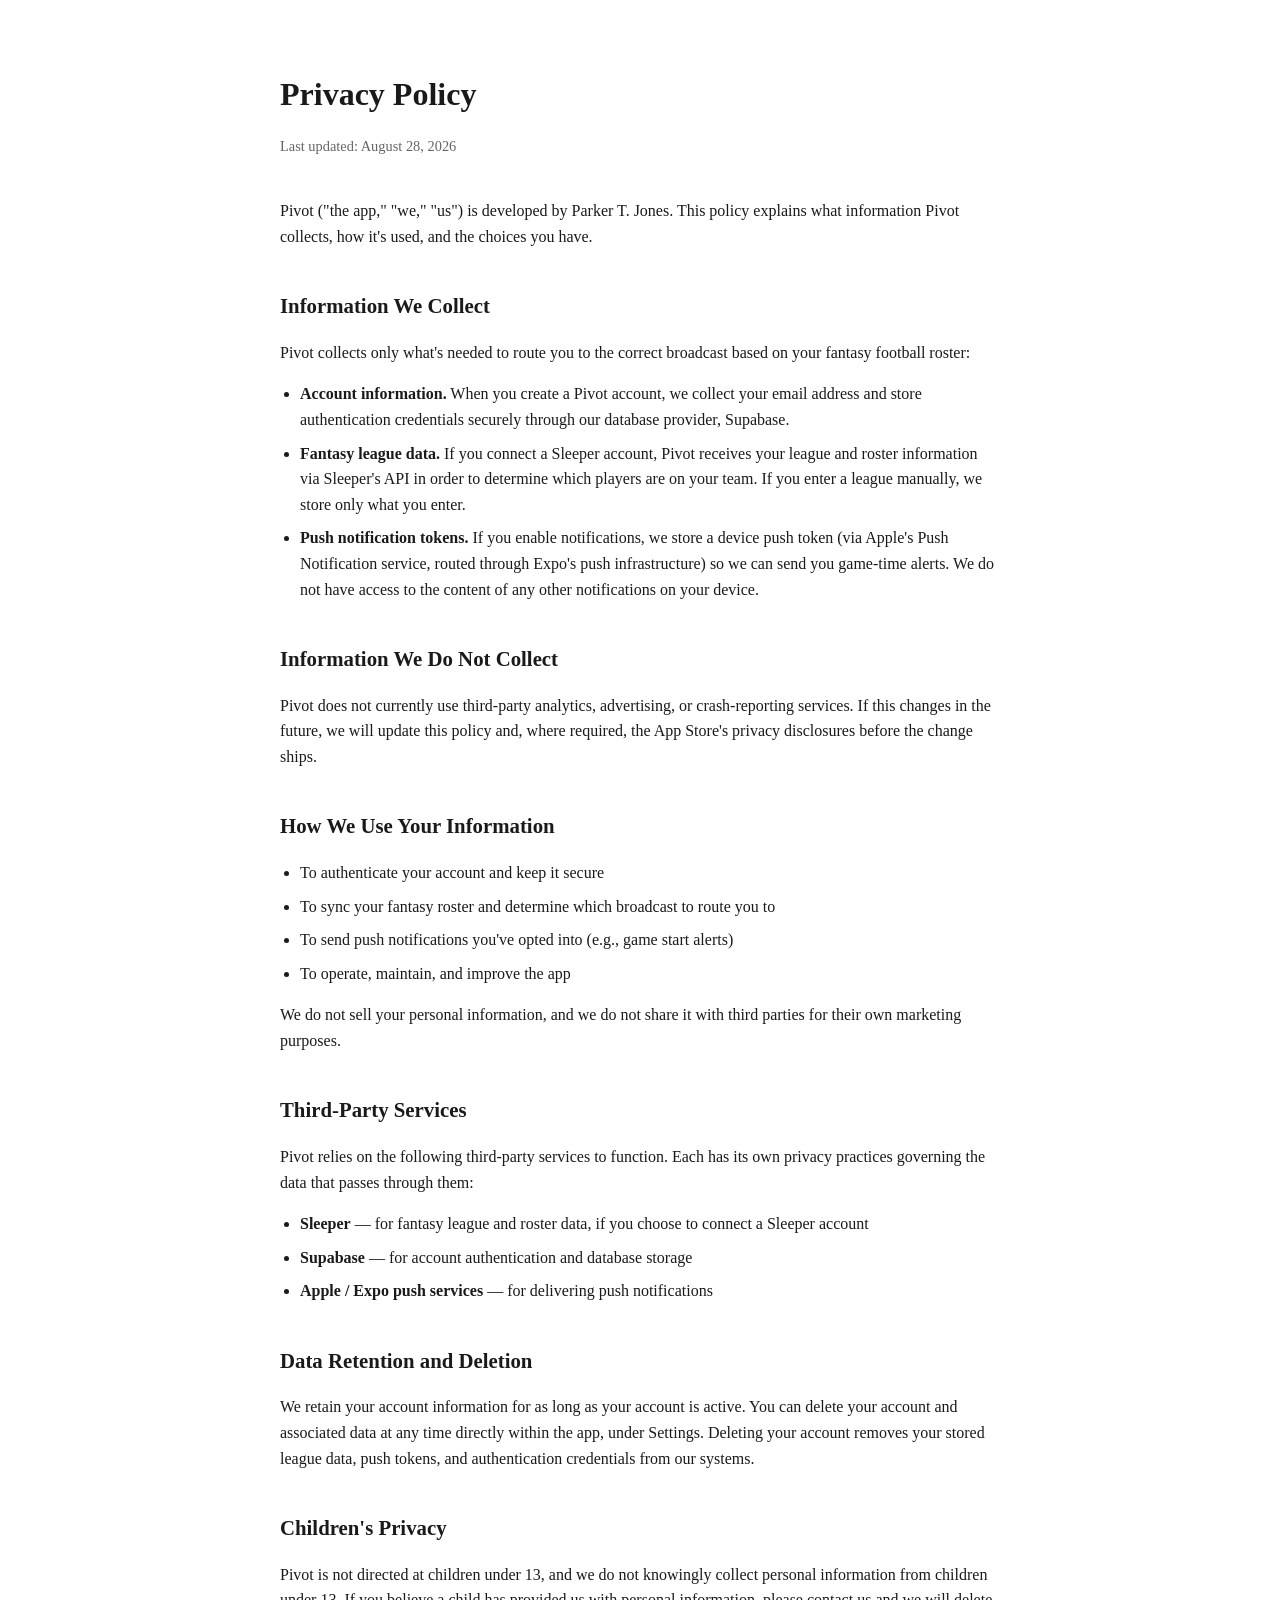
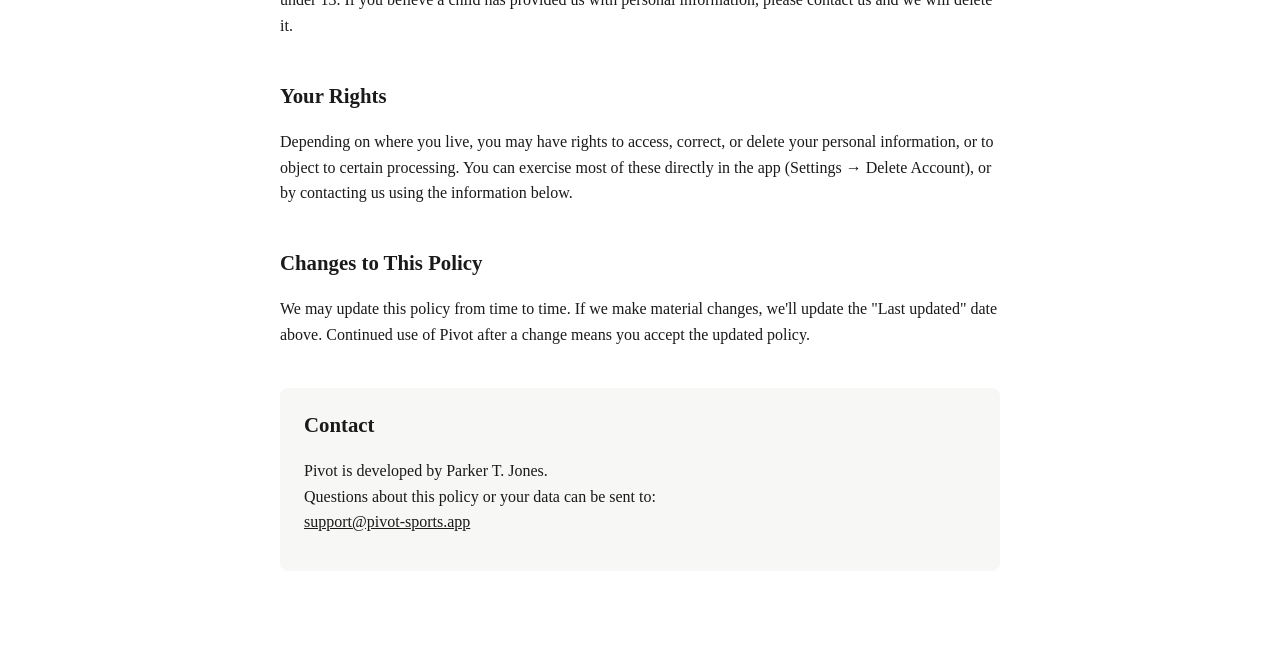
==== privacy.html @ 31474646 "Add privacy policy and support pages; drop the placeholder homepage. Serve legal and support content" ====
<!DOCTYPE html>
<html lang="en">
<head>
<meta charset="UTF-8">
<meta name="viewport" content="width=device-width, initial-scale=1.0">
<title>Privacy Policy — Pivot</title>
<style>
  body {
    font-family: Georgia, 'Times New Roman', serif;
    max-width: 720px;
    margin: 0 auto;
    padding: 48px 24px 96px;
    line-height: 1.6;
    color: #1a1a1a;
  }
  h1 { font-size: 2rem; margin-bottom: 0.25rem; }
  .updated { color: #666; font-size: 0.9rem; margin-bottom: 2.5rem; }
  h2 { font-size: 1.3rem; margin-top: 2.5rem; }
  ul { padding-left: 1.25rem; }
  li { margin-bottom: 0.5rem; }
  a { color: #1a1a1a; }
  .contact { background: #f7f7f5; padding: 20px 24px; border-radius: 8px; margin-top: 2.5rem; }
</style>
</head>
<body>

<h1>Privacy Policy</h1>
<p class="updated">Last updated: August 28, 2026</p>

<p>Pivot ("the app," "we," "us") is developed by Parker T. Jones. This policy explains
what information Pivot collects, how it's used, and the choices you have.</p>

<h2>Information We Collect</h2>
<p>Pivot collects only what's needed to route you to the correct broadcast based on
your fantasy football roster:</p>
<ul>
  <li><strong>Account information.</strong> When you create a Pivot account, we
  collect your email address and store authentication credentials securely
  through our database provider, Supabase.</li>
  <li><strong>Fantasy league data.</strong> If you connect a Sleeper account,
  Pivot receives your league and roster information via Sleeper's API in order
  to determine which players are on your team. If you enter a league manually,
  we store only what you enter.</li>
  <li><strong>Push notification tokens.</strong> If you enable notifications,
  we store a device push token (via Apple's Push Notification service, routed
  through Expo's push infrastructure) so we can send you game-time alerts.
  We do not have access to the content of any other notifications on your
  device.</li>
</ul>

<h2>Information We Do Not Collect</h2>
<p>Pivot does not currently use third-party analytics, advertising, or
crash-reporting services. If this changes in the future, we will update this
policy and, where required, the App Store's privacy disclosures before the
change ships.</p>

<h2>How We Use Your Information</h2>
<ul>
  <li>To authenticate your account and keep it secure</li>
  <li>To sync your fantasy roster and determine which broadcast to route you to</li>
  <li>To send push notifications you've opted into (e.g., game start alerts)</li>
  <li>To operate, maintain, and improve the app</li>
</ul>
<p>We do not sell your personal information, and we do not share it with
third parties for their own marketing purposes.</p>

<h2>Third-Party Services</h2>
<p>Pivot relies on the following third-party services to function. Each has
its own privacy practices governing the data that passes through them:</p>
<ul>
  <li><strong>Sleeper</strong> — for fantasy league and roster data, if you
  choose to connect a Sleeper account</li>
  <li><strong>Supabase</strong> — for account authentication and database
  storage</li>
  <li><strong>Apple / Expo push services</strong> — for delivering push
  notifications</li>
</ul>

<h2>Data Retention and Deletion</h2>
<p>We retain your account information for as long as your account is active.
You can delete your account and associated data at any time directly within
the app, under Settings. Deleting your account removes your stored league
data, push tokens, and authentication credentials from our systems.</p>

<h2>Children's Privacy</h2>
<p>Pivot is not directed at children under 13, and we do not knowingly
collect personal information from children under 13. If you believe a child
has provided us with personal information, please contact us and we will
delete it.</p>

<h2>Your Rights</h2>
<p>Depending on where you live, you may have rights to access, correct, or
delete your personal information, or to object to certain processing. You
can exercise most of these directly in the app (Settings → Delete Account),
or by contacting us using the information below.</p>

<h2>Changes to This Policy</h2>
<p>We may update this policy from time to time. If we make material changes,
we'll update the "Last updated" date above. Continued use of Pivot after a
change means you accept the updated policy.</p>

<div class="contact">
  <h2 style="margin-top:0;">Contact</h2>
  <p>Pivot is developed by Parker T. Jones.<br>
  Questions about this policy or your data can be sent to:<br>
  <a href="mailto:support@pivot-sports.app">support@pivot-sports.app</a></p>
</div>

</body>
</html>
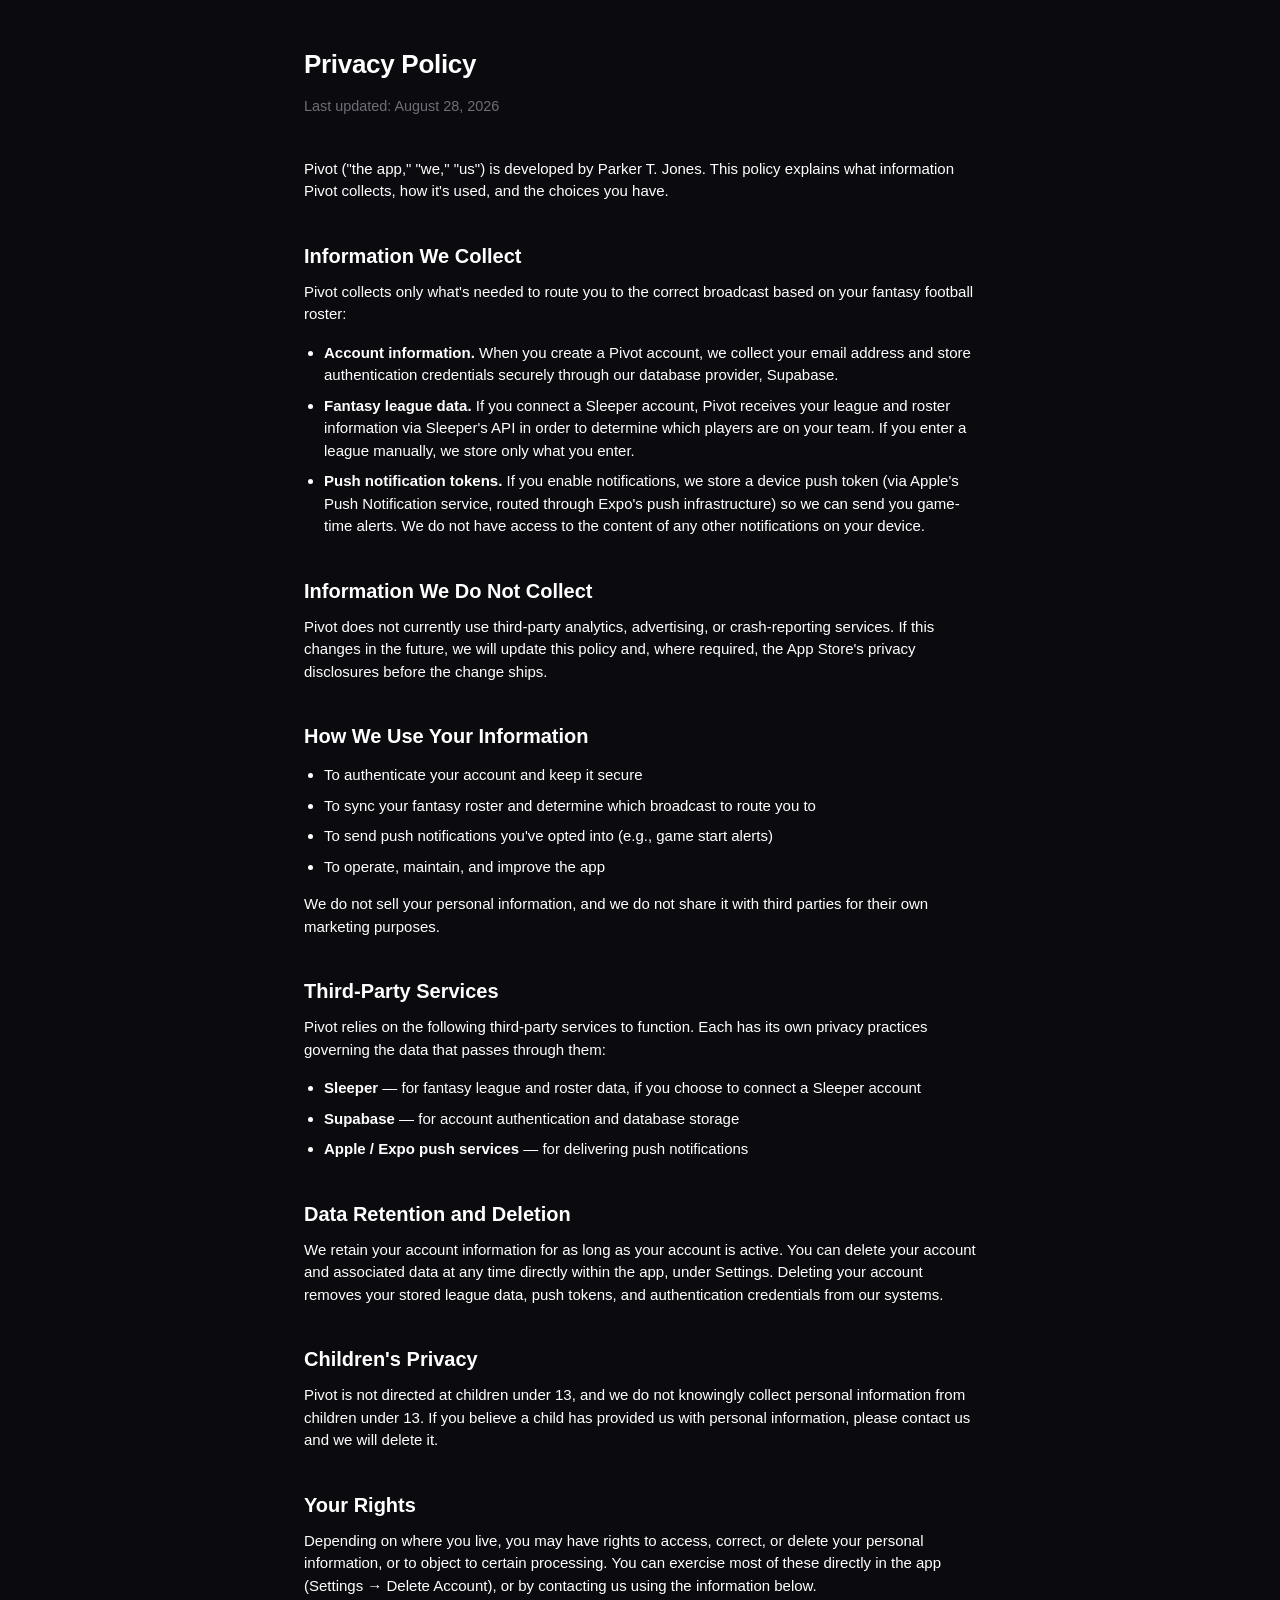
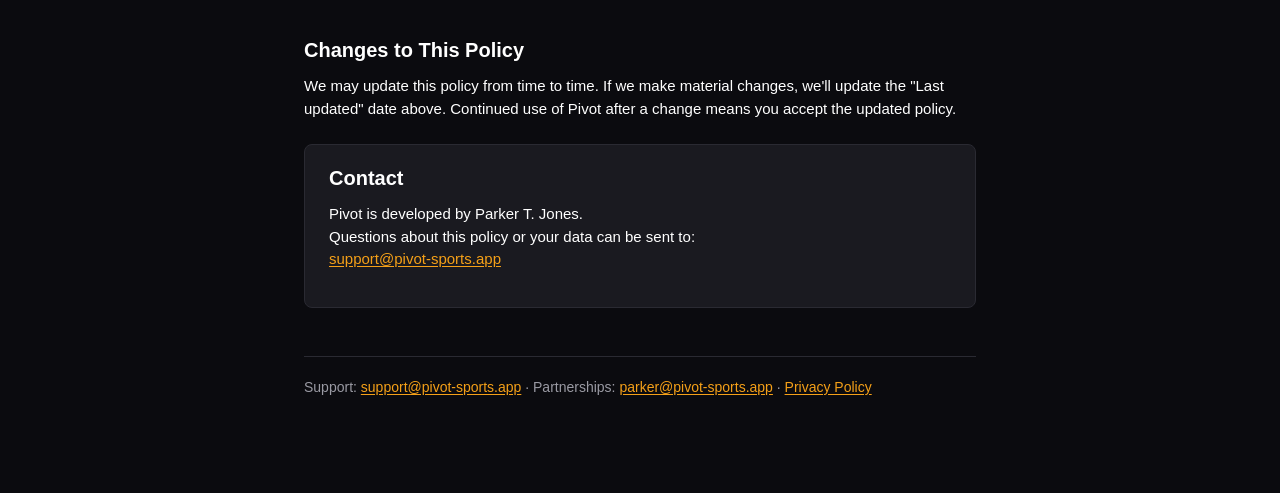
==== commit 47fe1632: "Give the homepage a partner-facing pitch and shared amber-on-black styling. Co-authored-by: Cursor <" ====
--- a/privacy.html
+++ b/privacy.html
@@ -4,23 +4,10 @@
 <meta charset="UTF-8">
 <meta name="viewport" content="width=device-width, initial-scale=1.0">
 <title>Privacy Policy — Pivot</title>
-<style>
-  body {
-    font-family: Georgia, 'Times New Roman', serif;
-    max-width: 720px;
-    margin: 0 auto;
-    padding: 48px 24px 96px;
-    line-height: 1.6;
-    color: #1a1a1a;
-  }
-  h1 { font-size: 2rem; margin-bottom: 0.25rem; }
-  .updated { color: #666; font-size: 0.9rem; margin-bottom: 2.5rem; }
-  h2 { font-size: 1.3rem; margin-top: 2.5rem; }
-  ul { padding-left: 1.25rem; }
-  li { margin-bottom: 0.5rem; }
-  a { color: #1a1a1a; }
-  .contact { background: #f7f7f5; padding: 20px 24px; border-radius: 8px; margin-top: 2.5rem; }
-</style>
+<meta name="description" content="Routes you to the right NFL broadcast based on what you have riding on each game: your fantasy roster, your bets, your picks.">
+<meta property="og:title" content="Privacy Policy — Pivot">
+<meta property="og:description" content="Routes you to the right NFL broadcast based on what you have riding on each game: your fantasy roster, your bets, your picks.">
+<link rel="stylesheet" href="/styles.css">
 </head>
 <body>
 
@@ -106,5 +93,9 @@
   <a href="mailto:support@pivot-sports.app">support@pivot-sports.app</a></p>
 </div>
 
+<footer>
+  <p>Support: <a href="mailto:support@pivot-sports.app">support@pivot-sports.app</a> · Partnerships: <a href="mailto:parker@pivot-sports.app">parker@pivot-sports.app</a> · <a href="/privacy.html">Privacy Policy</a></p>
+</footer>
+
 </body>
-</html>+</html>
--- a/styles.css
+++ b/styles.css
@@ -0,0 +1,207 @@
+/*
+ * Color, spacing, and radius values copied from the Pivot app theme
+ * (app/lib/theme.ts). Do not introduce colors that are not in that file.
+ */
+:root {
+  --color-background: #0B0B0F;
+  --color-surface: #1A1A20;
+  --color-surface-raised: #22222A;
+  --color-border: #2A2A32;
+  --color-text-primary: #FFFFFF;
+  --color-text-secondary: #9A9AA3;
+  --color-text-tertiary: #6E6E78;
+  --color-accent: #F5A018;
+  --color-accent-pressed: #D68C10;
+  --color-accent-muted: rgba(245, 160, 24, 0.18);
+  --color-on-accent: #412402;
+  --color-accent-border: rgba(245, 160, 24, 0.25);
+  --color-brass: #A07C38;
+  --color-well: #070709;
+  --color-well-border: #1E1E25;
+  --space-sm: 8px;
+  --space-md: 12px;
+  --space-lg: 16px;
+  --space-lg2: 20px;
+  --space-xl: 24px;
+  --space-xxl: 32px;
+  --space-xxxl: 40px;
+  --space-huge: 48px;
+  --radius-sm: 8px;
+  --radius-md: 12px;
+  --radius-control: 10px;
+  --radius-lg: 16px;
+  --radius-pill: 999px;
+}
+
+*,
+*::before,
+*::after {
+  box-sizing: border-box;
+}
+
+html {
+  background: var(--color-background);
+  color-scheme: dark;
+}
+
+body {
+  margin: 0 auto;
+  max-width: 720px;
+  padding: var(--space-huge) var(--space-xl) 96px;
+  background: var(--color-background);
+  color: var(--color-text-primary);
+  font-family: -apple-system, BlinkMacSystemFont, "Segoe UI", Roboto, Helvetica, Arial, sans-serif;
+  font-size: 15px;
+  line-height: 1.5;
+  overflow-wrap: break-word;
+}
+
+h1 {
+  margin: 0 0 var(--space-lg);
+  font-size: 26px;
+  font-weight: 700;
+  letter-spacing: -0.3px;
+  line-height: 32px;
+}
+
+h2 {
+  margin: 2.5rem 0 0.75rem;
+  font-size: 20px;
+  font-weight: 600;
+  line-height: 26px;
+}
+
+p {
+  margin: 0 0 1rem;
+}
+
+a {
+  color: var(--color-accent);
+  text-underline-offset: 2px;
+}
+
+a:hover,
+a:focus-visible {
+  color: var(--color-accent-pressed);
+}
+
+ul {
+  padding-left: 1.25rem;
+}
+
+li {
+  margin-bottom: 0.5rem;
+}
+
+.hero h1 {
+  margin-bottom: var(--space-md);
+  font-size: clamp(2rem, 8vw, 2.5rem);
+  line-height: 1.1;
+}
+
+.tagline {
+  margin-bottom: var(--space-xl);
+  color: var(--color-text-secondary);
+  font-size: 17px;
+  line-height: 1.5;
+}
+
+.cta {
+  display: inline-block;
+  padding: var(--space-md) var(--space-lg2);
+  border-radius: var(--radius-control);
+  background: var(--color-accent);
+  color: var(--color-on-accent);
+  font-size: 16px;
+  font-weight: 600;
+  line-height: 22px;
+  text-decoration: none;
+}
+
+.cta:hover,
+.cta:focus-visible {
+  background: var(--color-accent-pressed);
+  color: var(--color-on-accent);
+}
+
+.steps {
+  display: grid;
+  gap: var(--space-md);
+  margin: var(--space-lg) 0 0;
+  padding: 0;
+  list-style: none;
+  counter-reset: step;
+}
+
+.steps li {
+  position: relative;
+  margin: 0;
+  padding: var(--space-lg) var(--space-lg) var(--space-lg) 52px;
+  border: 1px solid var(--color-border);
+  border-radius: var(--radius-md);
+  background: var(--color-surface);
+}
+
+.steps li::before {
+  content: counter(step);
+  position: absolute;
+  left: var(--space-lg);
+  top: var(--space-lg);
+  width: 24px;
+  height: 24px;
+  border-radius: var(--radius-pill);
+  background: var(--color-accent-muted);
+  color: var(--color-accent);
+  font-size: 13px;
+  font-weight: 700;
+  line-height: 24px;
+  text-align: center;
+  counter-increment: step;
+}
+
+.screenshots {
+  display: grid;
+  grid-template-columns: repeat(3, minmax(0, 1fr));
+  gap: var(--space-md);
+  margin-top: var(--space-xxxl);
+}
+
+.screenshots img {
+  display: block;
+  width: 100%;
+  height: auto;
+  border: 1px solid var(--color-border);
+  border-radius: var(--radius-lg);
+  background: var(--color-well);
+}
+
+.updated {
+  margin-bottom: 2.5rem;
+  color: var(--color-text-tertiary);
+  font-size: 0.9rem;
+}
+
+.contact {
+  margin-top: 1.5rem;
+  padding: var(--space-lg2) var(--space-xl);
+  border: 1px solid var(--color-border);
+  border-radius: var(--radius-sm);
+  background: var(--color-surface);
+}
+
+.contact h2 {
+  margin-top: 0;
+}
+
+footer {
+  margin-top: var(--space-huge);
+  padding-top: var(--space-lg2);
+  border-top: 1px solid var(--color-border);
+  color: var(--color-text-secondary);
+  font-size: 14px;
+  line-height: 20px;
+}
+
+footer p {
+  margin: 0;
+}
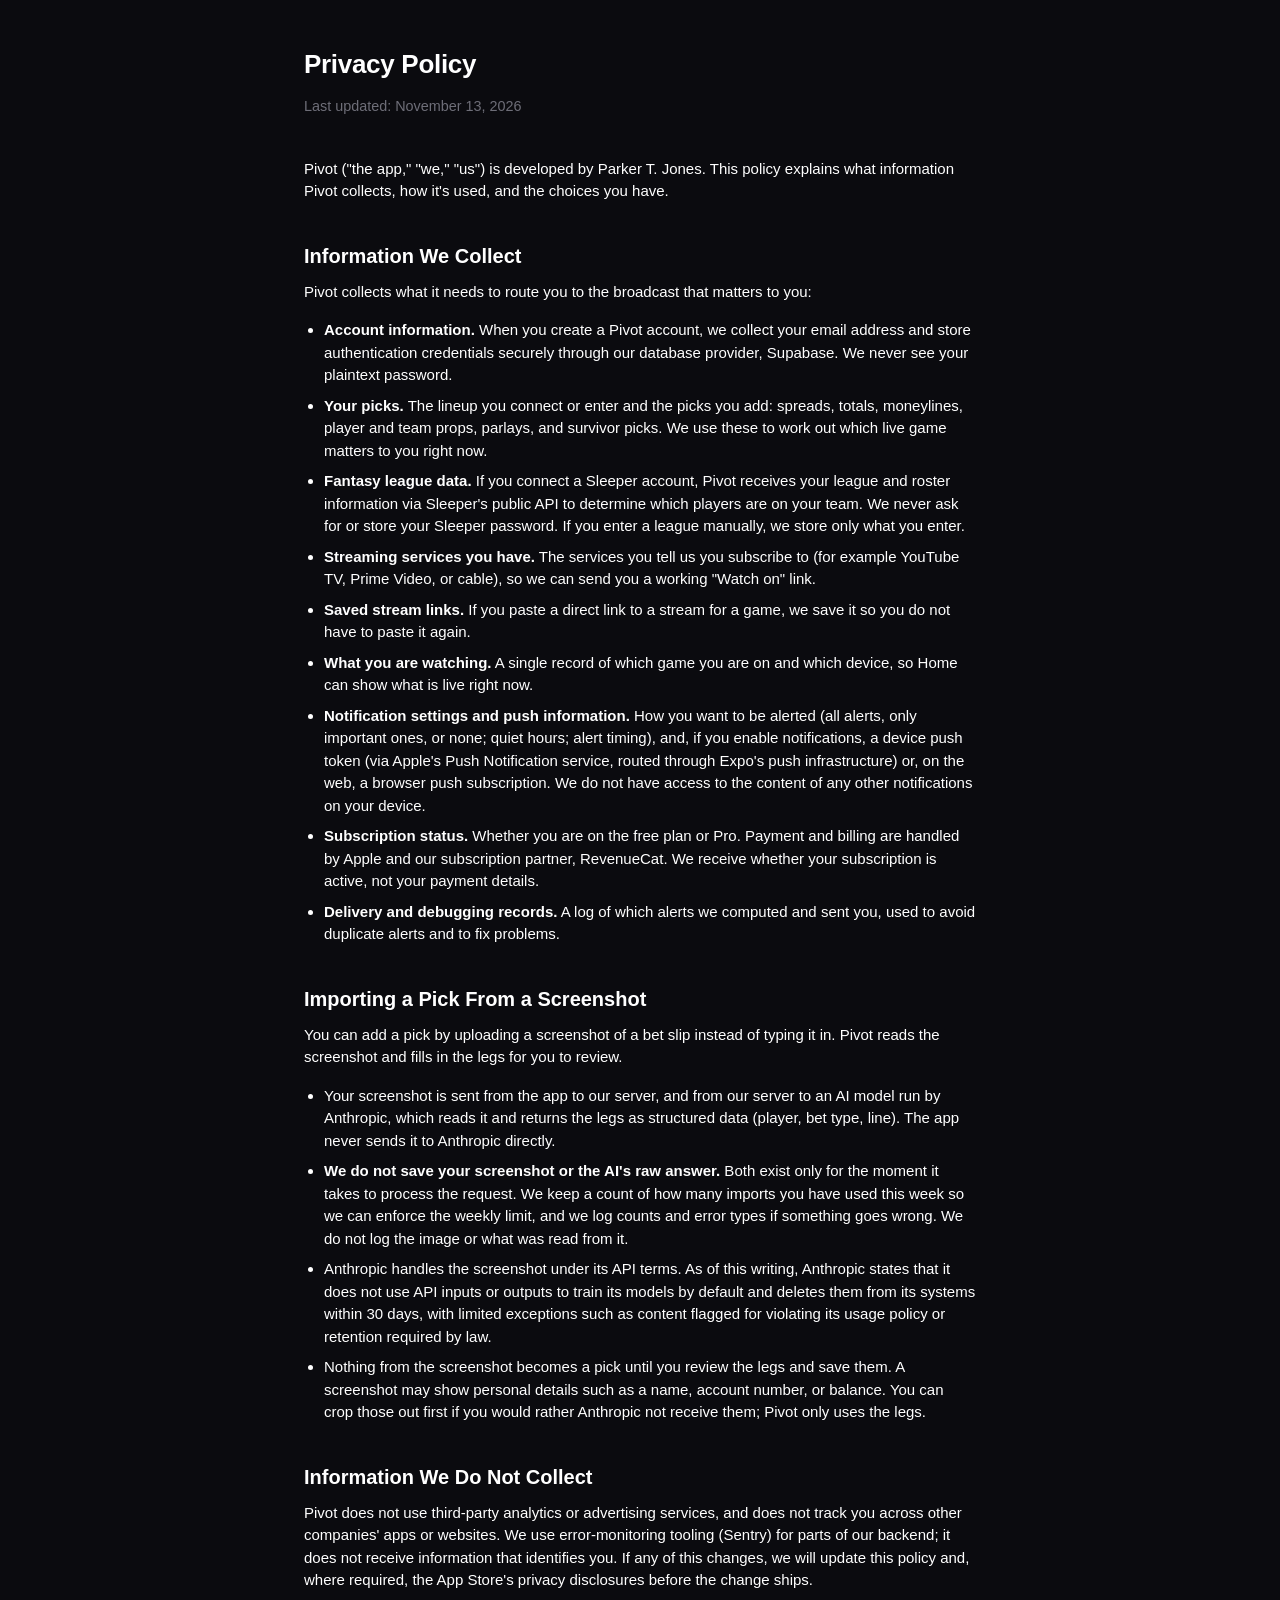
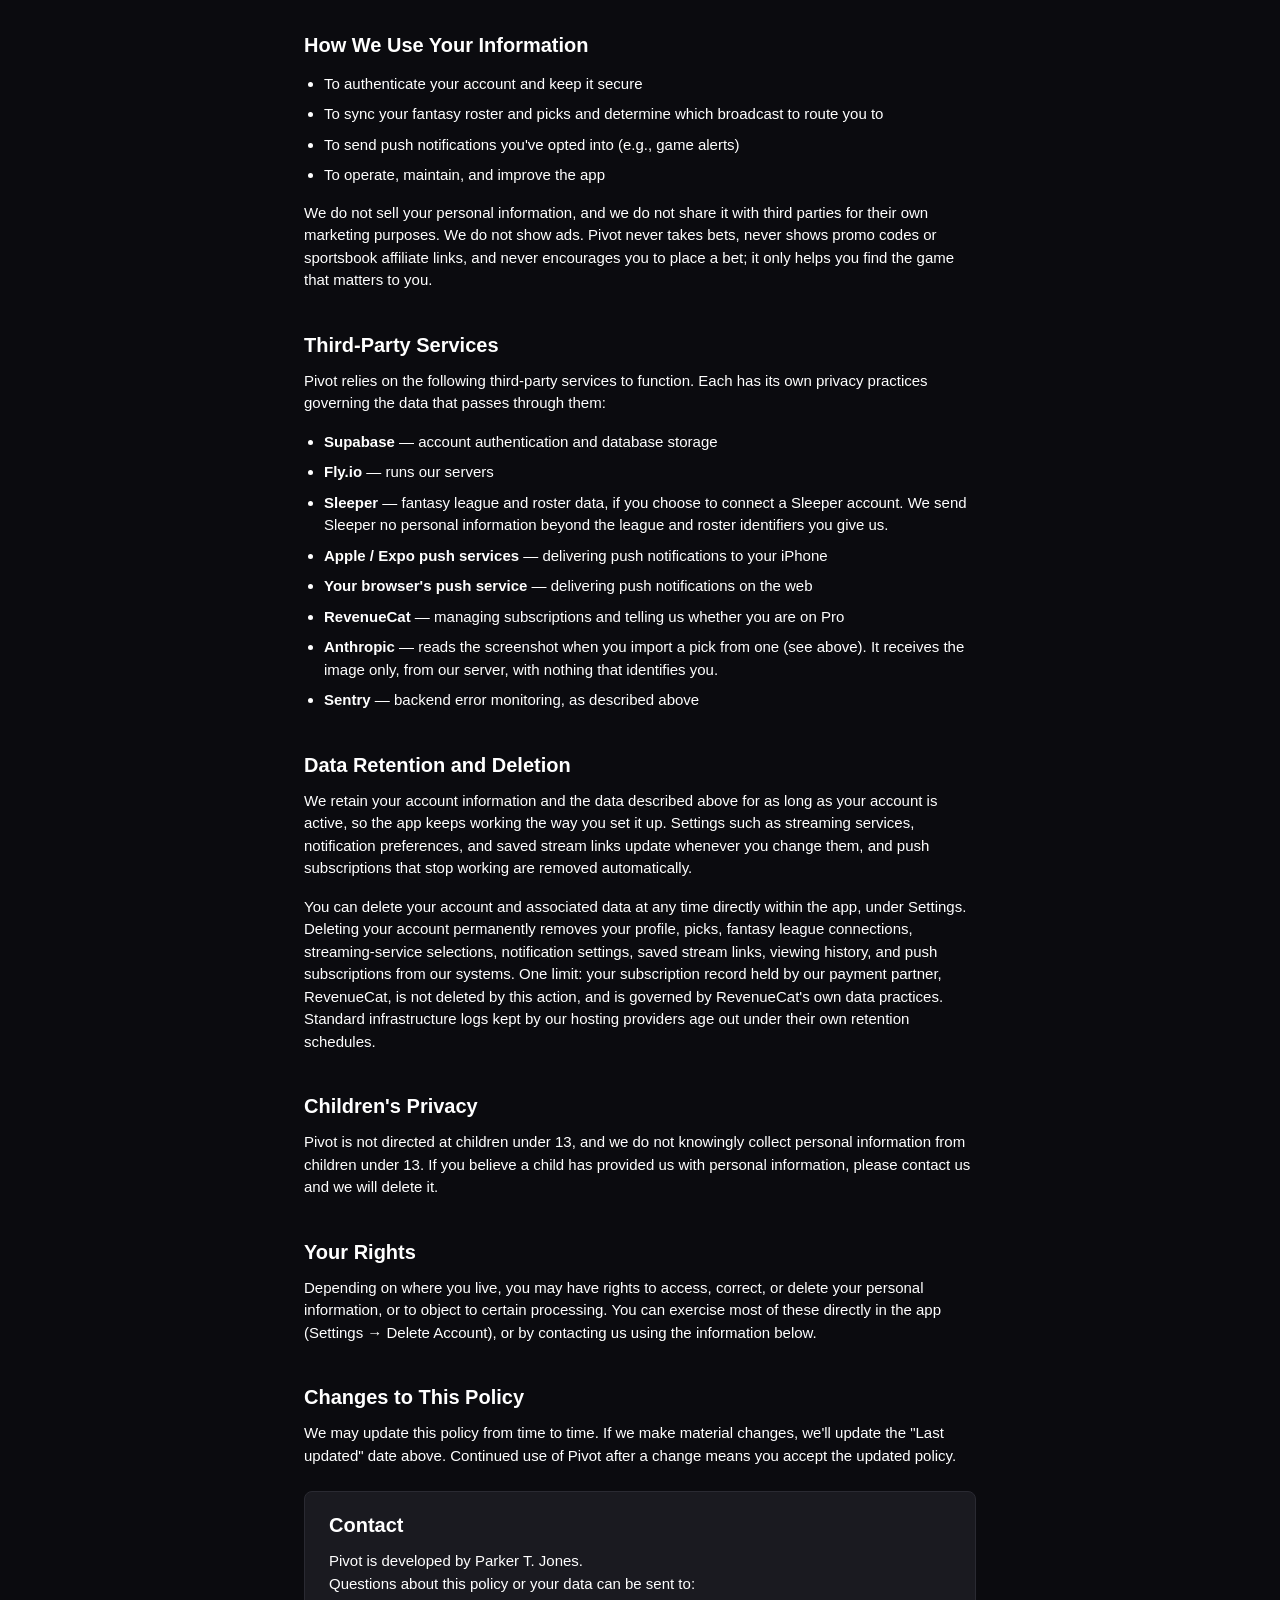
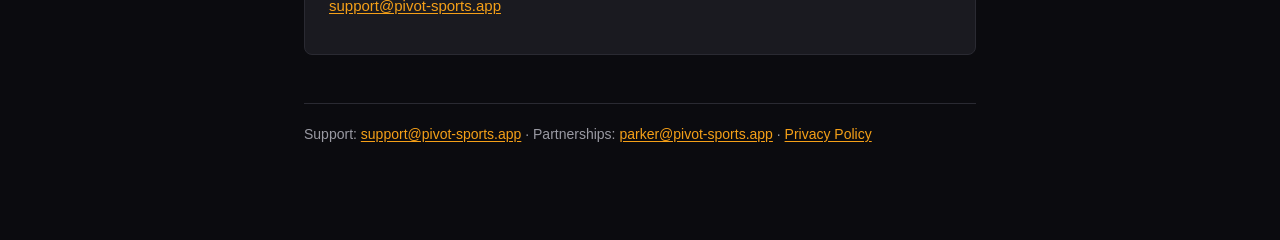
==== commit 718f3e20: "Update the privacy policy for screenshot import and the data Pivot collects today. Co-Authored-By: C" ====
--- a/privacy.html
+++ b/privacy.html
@@ -12,62 +12,129 @@
 <body>
 
 <h1>Privacy Policy</h1>
-<p class="updated">Last updated: August 28, 2026</p>
+<p class="updated">Last updated: November 13, 2026</p>
 
 <p>Pivot ("the app," "we," "us") is developed by Parker T. Jones. This policy explains
 what information Pivot collects, how it's used, and the choices you have.</p>
 
 <h2>Information We Collect</h2>
-<p>Pivot collects only what's needed to route you to the correct broadcast based on
-your fantasy football roster:</p>
+<p>Pivot collects what it needs to route you to the broadcast that matters to you:</p>
 <ul>
   <li><strong>Account information.</strong> When you create a Pivot account, we
   collect your email address and store authentication credentials securely
-  through our database provider, Supabase.</li>
+  through our database provider, Supabase. We never see your plaintext
+  password.</li>
+  <li><strong>Your picks.</strong> The lineup you connect or enter and the picks
+  you add: spreads, totals, moneylines, player and team props, parlays, and
+  survivor picks. We use these to work out which live game matters to you right
+  now.</li>
   <li><strong>Fantasy league data.</strong> If you connect a Sleeper account,
-  Pivot receives your league and roster information via Sleeper's API in order
-  to determine which players are on your team. If you enter a league manually,
-  we store only what you enter.</li>
-  <li><strong>Push notification tokens.</strong> If you enable notifications,
-  we store a device push token (via Apple's Push Notification service, routed
-  through Expo's push infrastructure) so we can send you game-time alerts.
-  We do not have access to the content of any other notifications on your
-  device.</li>
+  Pivot receives your league and roster information via Sleeper's public
+  API to determine which players are on your team. We never ask for or store
+  your Sleeper password. If you enter a league manually, we store only what you
+  enter.</li>
+  <li><strong>Streaming services you have.</strong> The services you tell us
+  you subscribe to (for example YouTube TV, Prime Video, or cable), so we can
+  send you a working "Watch on" link.</li>
+  <li><strong>Saved stream links.</strong> If you paste a direct link to a
+  stream for a game, we save it so you do not have to paste it again.</li>
+  <li><strong>What you are watching.</strong> A single record of which game you
+  are on and which device, so Home can show what is live right now.</li>
+  <li><strong>Notification settings and push information.</strong> How you want
+  to be alerted (all alerts, only important ones, or none; quiet hours; alert
+  timing), and, if you enable notifications, a device push token (via Apple's
+  Push Notification service, routed through Expo's push infrastructure) or, on
+  the web, a browser push subscription. We do not have access to the content of
+  any other notifications on your device.</li>
+  <li><strong>Subscription status.</strong> Whether you are on the free plan or
+  Pro. Payment and billing are handled by Apple and our subscription partner,
+  RevenueCat. We receive whether your subscription is active, not your payment
+  details.</li>
+  <li><strong>Delivery and debugging records.</strong> A log of which alerts we
+  computed and sent you, used to avoid duplicate alerts and to fix problems.</li>
+</ul>
+
+<h2>Importing a Pick From a Screenshot</h2>
+<p>You can add a pick by uploading a screenshot of a bet slip instead of typing
+it in. Pivot reads the screenshot and fills in the legs for you to review.</p>
+<ul>
+  <li>Your screenshot is sent from the app to our server, and from our server to
+  an AI model run by Anthropic, which reads it and returns the legs as
+  structured data (player, bet type, line). The app never sends it to Anthropic
+  directly.</li>
+  <li><strong>We do not save your screenshot or the AI's raw answer.</strong>
+  Both exist only for the moment it takes to process the request. We keep a
+  count of how many imports you have used this week so we can enforce the weekly
+  limit, and we log counts and error types if something goes wrong. We do not
+  log the image or what was read from it.</li>
+  <li>Anthropic handles the screenshot under its API terms. As of this
+  writing, Anthropic states that it does not use API inputs or outputs to train
+  its models by default and deletes them from its systems within 30 days, with
+  limited exceptions such as content flagged for violating its usage policy or
+  retention required by law.</li>
+  <li>Nothing from the screenshot becomes a pick until you review the legs and
+  save them. A screenshot may show personal details such as a name, account
+  number, or balance. You can crop those out first if you would rather
+  Anthropic not receive them; Pivot only uses the legs.</li>
 </ul>
 
 <h2>Information We Do Not Collect</h2>
-<p>Pivot does not currently use third-party analytics, advertising, or
-crash-reporting services. If this changes in the future, we will update this
-policy and, where required, the App Store's privacy disclosures before the
-change ships.</p>
+<p>Pivot does not use third-party analytics or advertising services, and does
+not track you across other companies' apps or websites. We use error-monitoring
+tooling (Sentry) for parts of our backend; it does not receive information that
+identifies you. If any of this changes, we will update this policy and, where
+required, the App Store's privacy disclosures before the change ships.</p>
 
 <h2>How We Use Your Information</h2>
 <ul>
   <li>To authenticate your account and keep it secure</li>
-  <li>To sync your fantasy roster and determine which broadcast to route you to</li>
-  <li>To send push notifications you've opted into (e.g., game start alerts)</li>
+  <li>To sync your fantasy roster and picks and determine which broadcast to route you to</li>
+  <li>To send push notifications you've opted into (e.g., game alerts)</li>
   <li>To operate, maintain, and improve the app</li>
 </ul>
 <p>We do not sell your personal information, and we do not share it with
-third parties for their own marketing purposes.</p>
+third parties for their own marketing purposes. We do not show ads. Pivot never
+takes bets, never shows promo codes or sportsbook affiliate links, and never
+encourages you to place a bet; it only helps you find the game that matters to
+you.</p>
 
 <h2>Third-Party Services</h2>
 <p>Pivot relies on the following third-party services to function. Each has
 its own privacy practices governing the data that passes through them:</p>
 <ul>
-  <li><strong>Sleeper</strong> — for fantasy league and roster data, if you
-  choose to connect a Sleeper account</li>
-  <li><strong>Supabase</strong> — for account authentication and database
+  <li><strong>Supabase</strong> — account authentication and database
   storage</li>
-  <li><strong>Apple / Expo push services</strong> — for delivering push
-  notifications</li>
+  <li><strong>Fly.io</strong> — runs our servers</li>
+  <li><strong>Sleeper</strong> — fantasy league and roster data, if you
+  choose to connect a Sleeper account. We send Sleeper no personal information
+  beyond the league and roster identifiers you give us.</li>
+  <li><strong>Apple / Expo push services</strong> — delivering push
+  notifications to your iPhone</li>
+  <li><strong>Your browser's push service</strong> — delivering push
+  notifications on the web</li>
+  <li><strong>RevenueCat</strong> — managing subscriptions and telling us
+  whether you are on Pro</li>
+  <li><strong>Anthropic</strong> — reads the screenshot when you import a pick
+  from one (see above). It receives the image only, from our server, with
+  nothing that identifies you.</li>
+  <li><strong>Sentry</strong> — backend error monitoring, as described
+  above</li>
 </ul>
 
 <h2>Data Retention and Deletion</h2>
-<p>We retain your account information for as long as your account is active.
-You can delete your account and associated data at any time directly within
-the app, under Settings. Deleting your account removes your stored league
-data, push tokens, and authentication credentials from our systems.</p>
+<p>We retain your account information and the data described above for as long
+as your account is active, so the app keeps working the way you set it up.
+Settings such as streaming services, notification preferences, and saved stream
+links update whenever you change them, and push subscriptions that stop working
+are removed automatically.</p>
+<p>You can delete your account and associated data at any time directly within
+the app, under Settings. Deleting your account permanently removes your profile,
+picks, fantasy league connections, streaming-service selections, notification
+settings, saved stream links, viewing history, and push subscriptions from our
+systems. One limit: your subscription record held by our payment partner,
+RevenueCat, is not deleted by this action, and is governed by RevenueCat's own
+data practices. Standard infrastructure logs kept by our hosting providers age
+out under their own retention schedules.</p>
 
 <h2>Children's Privacy</h2>
 <p>Pivot is not directed at children under 13, and we do not knowingly
